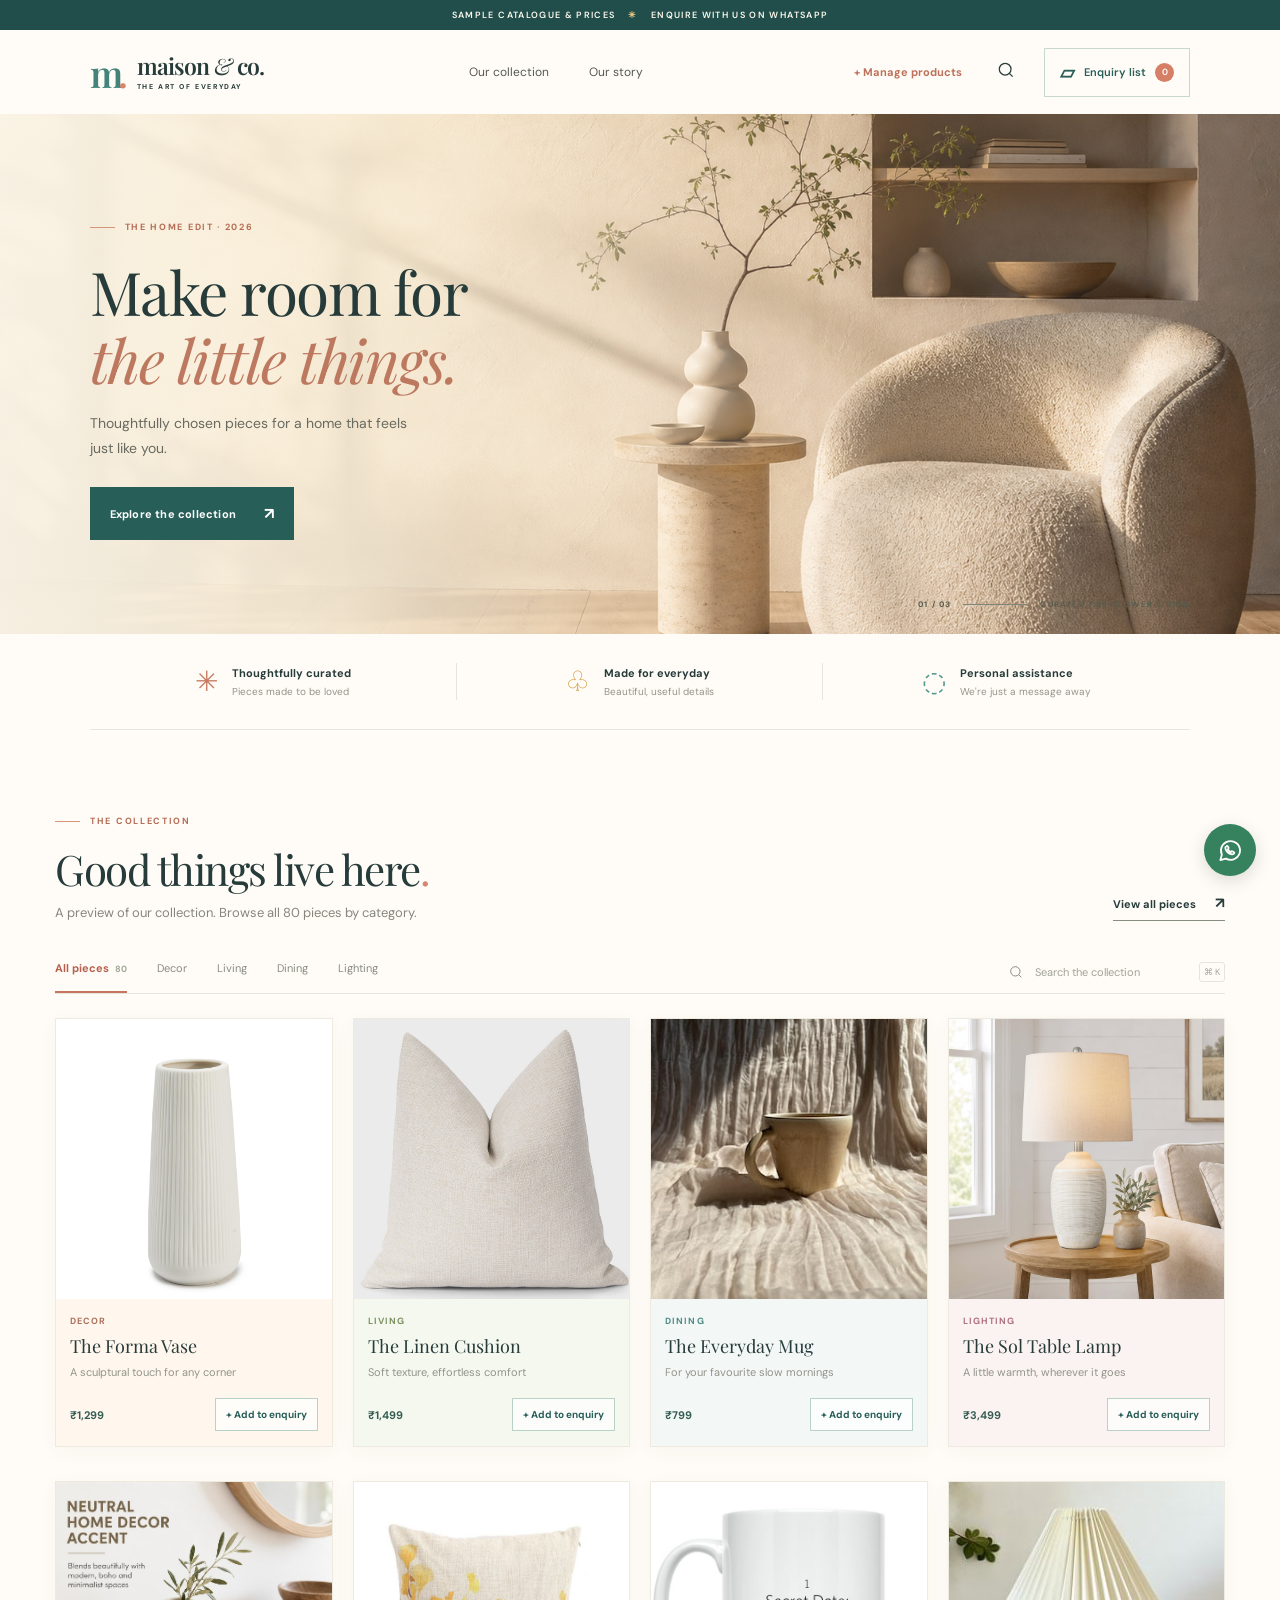
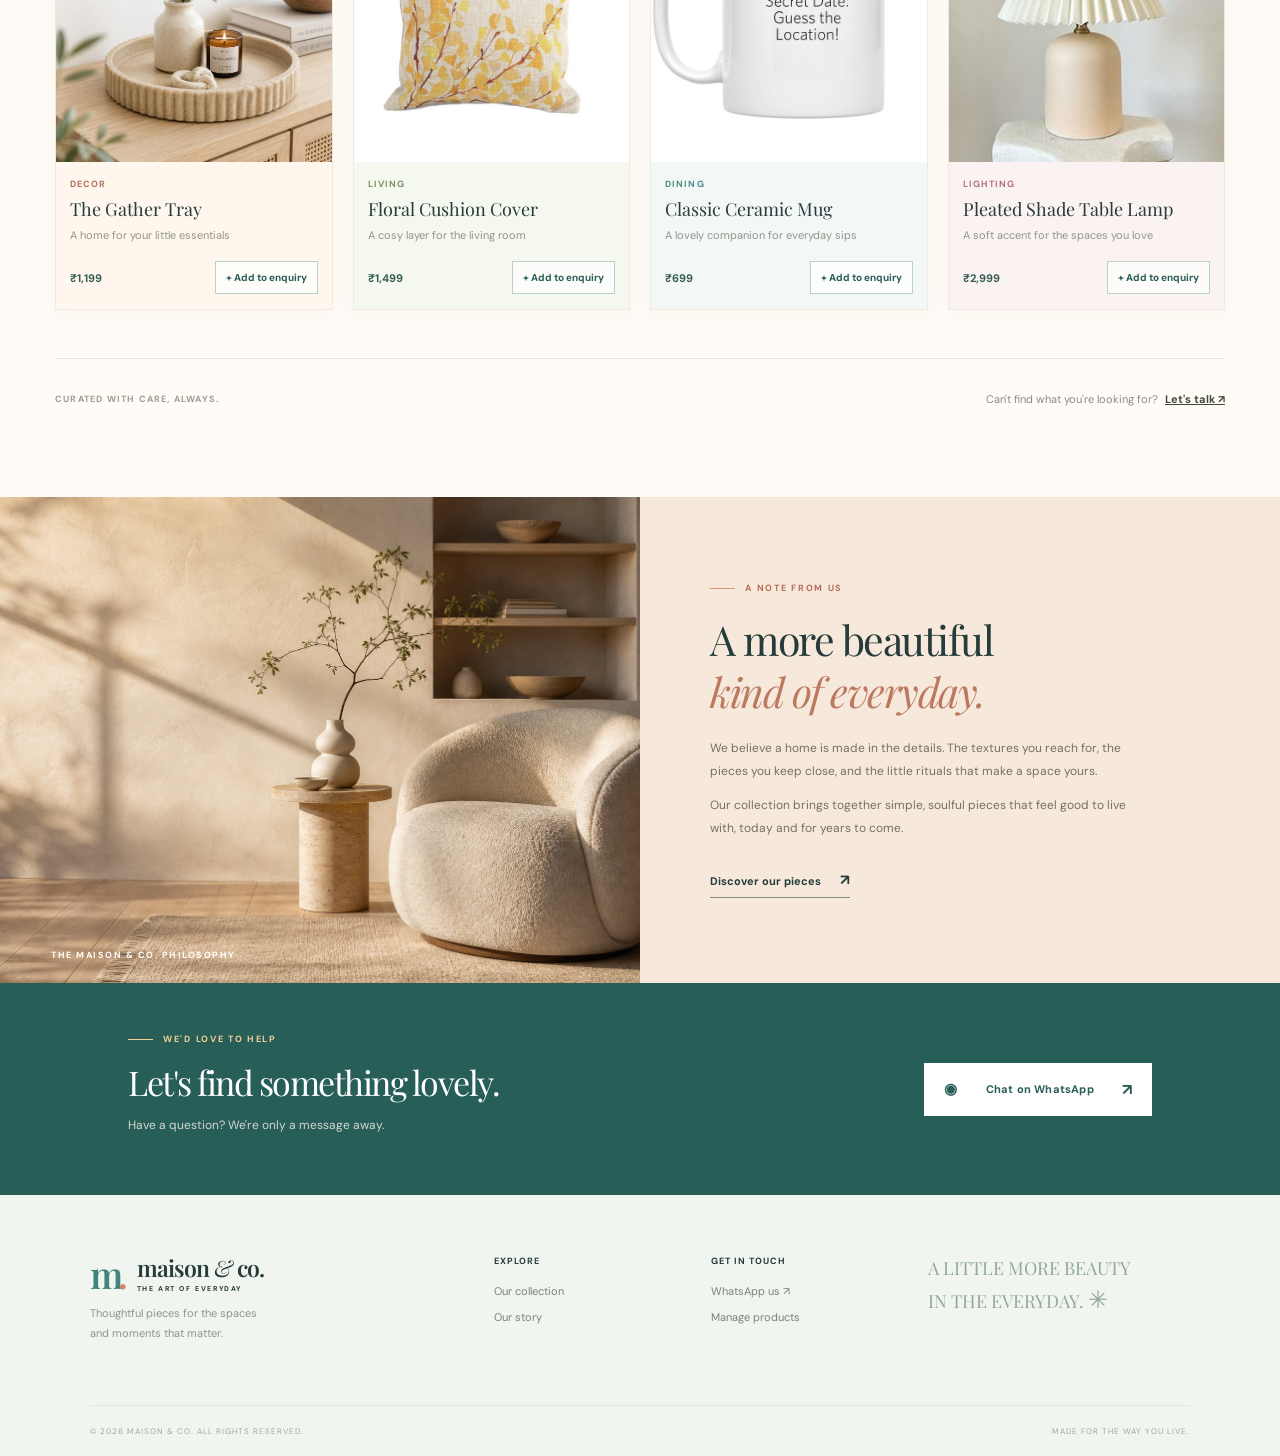
==== index.html @ fc37f3b0 "Add catalogue website" ====
<!DOCTYPE html>
<html lang="en">
<head>
  <meta charset="UTF-8"><meta name="viewport" content="width=device-width, initial-scale=1">
  <meta name="description" content="A thoughtfully curated home and lifestyle catalogue. Discover pieces and enquire directly on WhatsApp.">
  <title>Maison & Co. | Thoughtful pieces for everyday living</title>
  <link rel="stylesheet" href="style.css">
</head>
<body>
  <div class="announcement">SAMPLE CATALOGUE & PRICES <span>✳</span> ENQUIRE WITH US ON WHATSAPP</div>
  <header class="site-header">
    <a href="#top" class="brand" aria-label="Maison and Co home"><span class="brand-mark">m<span>.</span></span><span>maison <i>&</i> co.<small>THE ART OF EVERYDAY</small></span></a>
    <nav class="main-nav" aria-label="Main navigation"><a href="collection.html">Our collection</a><a href="#story">Our story</a></nav>
    <div class="header-actions"><button class="manage-trigger" data-manage-products>+ <span>Manage products</span></button><button class="icon-button search-trigger" aria-label="Search products" title="Search products"><svg viewBox="0 0 24 24"><circle cx="11" cy="11" r="7"></circle><path d="m16 16 4 4"></path></svg></button><button class="enquiry-top" data-open-drawer><span class="bag-icon">▱</span> Enquiry list <span class="count">0</span></button><button class="menu-toggle icon-button" aria-label="Open menu" aria-expanded="false">☰</button></div>
  </header>
  <main id="top">
    <section class="hero">
      <div class="hero-shade"></div><div class="hero-content"><div class="eyebrow"><span></span> THE HOME EDIT · 2026</div><h1>Make room for<br><em>the little things.</em></h1><p>Thoughtfully chosen pieces for a home that feels just like you.</p><a class="button button-dark" href="collection.html">Explore the collection <span>↗</span></a></div>
      <div class="hero-note"><span>01 / 03</span><span class="hero-line"></span><span>CURATED FOR SLOWER LIVING</span></div>
    </section>
    <div class="benefits"><div><span class="benefit-icon">✳</span><span><strong>Thoughtfully curated</strong><small>Pieces made to be loved</small></span></div><div><span class="benefit-icon">♧</span><span><strong>Made for everyday</strong><small>Beautiful, useful details</small></span></div><div><span class="benefit-icon">◌</span><span><strong>Personal assistance</strong><small>We're just a message away</small></span></div></div>
    <section class="collection section-wrap" id="collection">
      <div class="section-heading"><div><div class="eyebrow muted"><span></span> THE COLLECTION</div><h2>Good things live here<span>.</span></h2><p>A preview of our collection. Browse all 80 pieces by category.</p></div><a href="collection.html" class="text-link">View all pieces <span>↗</span></a></div>
      <div class="toolbar"><div class="filters" role="group" aria-label="Filter by category"><button class="filter active" data-category="All">All pieces <span id="all-count">06</span></button><button class="filter" data-category="Decor">Decor</button><button class="filter" data-category="Living">Living</button><button class="filter" data-category="Dining">Dining</button><button class="filter" data-category="Lighting">Lighting</button></div><label class="search-box"><svg viewBox="0 0 24 24"><circle cx="11" cy="11" r="7"></circle><path d="m16 16 4 4"></path></svg><input id="search" type="search" placeholder="Search the collection" aria-label="Search the collection"><span>⌘ K</span></label></div>
      <div class="product-grid" id="product-grid"></div><div id="empty" class="empty" hidden>No pieces found. Try another search or category. <button id="clear-filters">Clear filters</button></div>
      <div class="collection-bottom"><span>CURATED WITH CARE, ALWAYS.</span><p>Can't find what you're looking for? <button class="inline-link" data-general-enquiry>Let's talk ↗</button></p></div>
    </section>
    <section class="story" id="story"><div class="story-image"><img src="images/hero.png" alt="A calm, sunlit living space"><span>THE MAISON & CO. PHILOSOPHY</span></div><div class="story-copy"><div class="eyebrow muted"><span></span> A NOTE FROM US</div><h2>A more beautiful<br><em>kind of everyday.</em></h2><p>We believe a home is made in the details. The textures you reach for, the pieces you keep close, and the little rituals that make a space yours.</p><p>Our collection brings together simple, soulful pieces that feel good to live with, today and for years to come.</p><a href="collection.html" class="text-link">Discover our pieces <span>↗</span></a></div></section>
    <section class="contact-banner"><div><div class="eyebrow light"><span></span> WE'D LOVE TO HELP</div><h2>Let's find something lovely.</h2><p>Have a question? We're only a message away.</p></div><button class="button button-light" data-general-enquiry><span class="wa-icon">◉</span> Chat on WhatsApp <span>↗</span></button></section>
  </main>
  <footer><div class="footer-main"><div><a href="#top" class="brand footer-brand"><span class="brand-mark">m<span>.</span></span><span>maison <i>&</i> co.<small>THE ART OF EVERYDAY</small></span></a><p>Thoughtful pieces for the spaces<br>and moments that matter.</p></div><div><strong>EXPLORE</strong><a href="collection.html">Our collection</a><a href="#story">Our story</a></div><div><strong>GET IN TOUCH</strong><button data-general-enquiry>WhatsApp us ↗</button><button data-manage-products>Manage products</button></div><div class="footer-note">A LITTLE MORE BEAUTY<br>IN THE EVERYDAY. <span>✳</span></div></div><div class="footer-bottom"><span>© 2026 MAISON & CO. ALL RIGHTS RESERVED.</span><span>MADE FOR THE WAY YOU LIVE.</span></div></footer>
  <button class="floating-wa" data-general-enquiry aria-label="Chat on WhatsApp" title="Chat on WhatsApp"><svg viewBox="0 0 24 24"><path d="M20.5 11.8a8.5 8.5 0 0 1-12.6 7.4L3 20.5l1.3-4.8a8.5 8.5 0 1 1 16.2-3.9Z"></path><path d="M8.5 8.2c.3-.4.6-.4.8-.1l1 1.5c.2.3 0 .6-.3.9l-.4.4c.6 1.2 1.4 2 2.7 2.6l.5-.6c.2-.3.5-.4.8-.2l1.5.8c.3.2.4.5.2.8-.4.8-1.1 1.2-2 1.1-2.9-.5-5.2-2.6-5.9-5.4-.2-.7.2-1.4 1.1-1.8Z"></path></svg></button>
  <div class="overlay" id="overlay" hidden></div>
  <aside class="drawer" id="drawer" role="dialog" aria-modal="true" aria-labelledby="drawer-title" aria-hidden="true"><div class="drawer-head"><div><div class="eyebrow muted"><span></span> YOUR FAVOURITES</div><h2 id="drawer-title">Your enquiry list<span>.</span></h2></div><button class="close" data-close aria-label="Close enquiry list">×</button></div><p class="drawer-intro">A little list of things you love. Send it our way and we'll take it from there.</p><div id="drawer-items" class="drawer-items"></div><div class="drawer-footer"><label for="note">Anything else? <span>OPTIONAL</span></label><textarea id="note" placeholder="Ask us about availability, details, or anything else..."></textarea><button id="send-list" class="button button-dark full">Send enquiry on WhatsApp <span>↗</span></button><p>Opens WhatsApp with your message ready to send.</p></div></aside>
  <div class="modal manager-modal" id="manager-modal" role="dialog" aria-modal="true" aria-labelledby="manager-title" aria-hidden="true">
    <button class="close modal-close" data-close aria-label="Close product manager">×</button>
    <div class="eyebrow muted"><span></span> YOUR CATALOGUE</div><h2 id="manager-title">Manage products<span>.</span></h2>
    <p>Add your own products below. Products are saved in this browser on this device only.</p>
    <form id="product-form">
      <input type="hidden" id="edit-id">
      <div class="form-grid"><div><label for="product-name">Product name *</label><input id="product-name" maxlength="80" placeholder="e.g. Handmade vase" required></div><div><label for="product-category">Category *</label><select id="product-category" required><option>Decor</option><option>Living</option><option>Dining</option><option>Lighting</option></select></div>
      <div><label for="product-price">Price (₹) *</label><input id="product-price" type="number" min="0" step="0.01" placeholder="e.g. 1299" required></div><div><label for="product-image">Product photo</label><input id="product-image" type="file" accept="image/jpeg,image/png,image/webp"></div></div>
      <label for="product-description">Short description</label><input id="product-description" maxlength="120" placeholder="Tell customers a little about it">
      <small>JPG, PNG or WebP. Images are resized to save browser storage. Leave the photo blank when editing to keep the current one.</small>
      <div class="error" id="product-error" role="alert"></div><div class="manager-actions"><button class="button button-dark" type="submit" id="save-product">Add product <span>↗</span></button><button type="button" id="cancel-edit" class="cancel-edit" hidden>Cancel edit</button></div>
    </form>
    <div class="manage-list-head"><strong>YOUR PRODUCTS</strong><span id="manager-count"></span></div><div id="manage-list" class="manage-list"></div>
  </div>
  <div class="toast" role="status" aria-live="polite"></div>
  <script src="script.js"></script>
</body></html>
---- style.css ----
@import url('https://fonts.googleapis.com/css2?family=DM+Sans:wght@400;500;600;700&family=Playfair+Display:ital,wght@0,400;0,500;0,600;1,400&display=swap');
:root{--ink:#292d24;--olive:#404936;--muted:#77786d;--cream:#f7f6f1;--line:#e5e5dd;--serif:'Playfair Display',Georgia,serif;--sans:'DM Sans',Arial,sans-serif}*{box-sizing:border-box}html{scroll-behavior:smooth}body{margin:0;background:#fff;color:var(--ink);font-family:var(--sans);font-size:14px}button,input,textarea{font:inherit}button{cursor:pointer}a{color:inherit;text-decoration:none}button:focus-visible,a:focus-visible,input:focus-visible,textarea:focus-visible{outline:3px solid #b2945c;outline-offset:3px}.announcement{height:30px;display:flex;justify-content:center;align-items:center;gap:13px;background:#414a39;color:#fff;font-size:9px;letter-spacing:1.35px;font-weight:600}.announcement span{color:#c5caad}.site-header{height:84px;display:flex;align-items:center;justify-content:space-between;padding:0 7%;background:#fff;position:relative;z-index:3}.brand{display:inline-flex;align-items:center;gap:9px;font-family:var(--serif);font-size:23px;line-height:1;font-weight:600;letter-spacing:-1px;white-space:nowrap}.brand i{font-weight:400}.brand small{display:block;font-family:var(--sans);font-size:7px;letter-spacing:1.6px;margin-top:6px;font-weight:700}.brand-mark{font-family:var(--serif);font-size:37px;line-height:1;color:#697356;letter-spacing:-5px;margin-right:5px}.brand-mark span{color:#b99865}.main-nav{display:flex;gap:40px;color:#55594f;font-size:12px}.main-nav a:hover,.text-link:hover{color:#8b7650}.header-actions{display:flex;align-items:center;gap:24px}.icon-button{border:0;background:transparent;padding:4px;color:var(--ink)}.icon-button svg,.search-box svg{width:20px;fill:none;stroke:currentColor;stroke-width:1.5}.enquiry-top{background:none;border:1px solid #d8dbd1;padding:11px 15px;font-size:11px;font-weight:600;display:flex;align-items:center;gap:9px}.bag-icon{font-size:19px}.count{background:#454f3a;color:#fff;border-radius:50%;width:19px;height:19px;display:grid;place-items:center;font-size:9px}.menu-toggle{display:none}.hero{height:520px;position:relative;background:#e8e2d5 url('images/hero.png') center 54%/cover}.hero-shade{position:absolute;inset:0;background:linear-gradient(90deg,rgba(244,240,229,.94) 0%,rgba(244,240,229,.83) 27%,rgba(244,240,229,.19) 58%,transparent 100%)}.hero-content{position:relative;padding:107px 7% 0;max-width:710px}.eyebrow{display:flex;align-items:center;gap:10px;font-size:9px;letter-spacing:1.7px;font-weight:700;color:#66705c}.eyebrow span{width:25px;height:1px;background:#7c856f}.hero h1,.section-heading h2,.story h2,.how h2,.contact-banner h2,.drawer h2,.modal h2{font-family:var(--serif);font-weight:400;letter-spacing:-1.5px}.hero h1{font-size:clamp(45px,4.7vw,67px);line-height:1.13;margin:25px 0 17px}.hero h1 em,.story h2 em{font-weight:400;color:#7d866c}.hero p{font-size:14px;line-height:1.8;color:#686a60;max-width:330px;margin:0 0 26px}.button{display:inline-flex;align-items:center;justify-content:center;gap:28px;border:0;padding:16px 20px;font-size:11px;font-weight:700;letter-spacing:.2px;transition:background .2s,transform .2s}.button:hover{transform:translateY(-2px)}.button-dark{background:#414a39;color:#fff}.button-dark:hover{background:#59644c}.button span:last-child{font-size:16px}.hero-note{position:absolute;bottom:25px;right:7%;display:flex;align-items:center;gap:12px;font-size:8px;letter-spacing:1.2px;color:#575d4e;font-weight:700}.hero-line{width:65px;height:1px;background:#7f8578}.benefits{display:grid;grid-template-columns:repeat(3,1fr);max-width:1100px;margin:auto;padding:29px 0;border-bottom:1px solid var(--line)}.benefits>div{display:flex;justify-content:center;align-items:center;gap:14px;border-right:1px solid var(--line)}.benefits>div:last-child{border:0}.benefit-icon{font-size:28px;color:#7c886d}.benefits strong,.benefits small{display:block}.benefits strong{font-size:11px;font-weight:700}.benefits small{color:#92948a;font-size:10px;margin-top:5px}.section-wrap{max-width:1240px;margin:auto;padding-left:35px;padding-right:35px}.collection{padding-top:85px;padding-bottom:80px}.section-heading{display:flex;align-items:end;justify-content:space-between}.section-heading h2,.how h2{font-size:42px;line-height:1.2;margin:17px 0 10px}.section-heading h2 span,.drawer h2 span,.modal h2 span{color:#929c81}.section-heading p,.how-title p{color:#85877e;font-size:13px;margin:0}.text-link{font-size:11px;font-weight:700;border-bottom:1px solid #878d7f;padding-bottom:7px}.text-link span{margin-left:16px;font-size:15px}.toolbar{display:flex;align-items:center;justify-content:space-between;gap:20px;margin:40px 0 24px;border-bottom:1px solid var(--line)}.filters{display:flex;gap:30px}.filter{background:transparent;border:0;border-bottom:2px solid transparent;padding:0 0 16px;color:#888b80;font-size:11px;white-space:nowrap}.filter.active{border-bottom-color:#414a39;color:#30372c;font-weight:700}.filter span{font-size:9px;color:#a1a699;margin-left:3px}.search-box{display:flex;align-items:center;gap:9px;margin-bottom:10px;color:#888d81}.search-box svg{width:16px}.search-box input{border:0;outline:0;width:157px;font-size:11px;background:transparent}.search-box input::placeholder{color:#a0a298}.search-box span{font-size:9px;color:#a3a69c;border:1px solid #e3e5df;border-radius:3px;padding:3px 4px}.product-grid{display:grid;grid-template-columns:repeat(4,1fr);gap:34px 20px}.product-image{height:280px;background:#f2f1eb;position:relative;overflow:hidden}.product-image img{width:100%;height:100%;object-fit:cover;transition:transform .45s}.product-card:hover img{transform:scale(1.04)}.badge{position:absolute;top:13px;left:13px;padding:7px 9px;background:#fff;color:#68715e;font-size:8px;font-weight:700;letter-spacing:1px}.product-info{padding:16px 0 0}.product-category{font-size:9px;color:#999c90;letter-spacing:1.1px;font-weight:700;text-transform:uppercase}.product-info h3{font-family:var(--serif);font-size:18px;font-weight:400;margin:7px 0}.product-description{color:#92948a;font-size:11px;min-height:16px;margin:0}.product-bottom{display:flex;align-items:center;justify-content:space-between;margin-top:17px}.price{font-size:11px;font-weight:700;color:#656b5c}.add-btn{border:1px solid #daddd2;color:#414a39;background:#fff;padding:9px 10px;font-size:10px;font-weight:700}.add-btn:hover,.add-btn.added{background:#414a39;color:#fff;border-color:#414a39}.collection-bottom{margin-top:48px;padding-top:22px;border-top:1px solid var(--line);display:flex;justify-content:space-between;align-items:center}.collection-bottom>span{font-size:9px;letter-spacing:1.2px;color:#9a9d92;font-weight:700}.collection-bottom p{font-size:11px;color:#888b80}.inline-link{border:0;background:transparent;color:#414a39;text-decoration:underline;font-weight:700;padding:0 0 0 4px}.empty{padding:50px;text-align:center;color:#777}.empty button{border:0;background:none;text-decoration:underline;color:#414a39}.story{background:#f2f2eb;display:grid;grid-template-columns:1fr 1fr;min-height:450px}.story-image{position:relative;overflow:hidden}.story-image img{height:100%;width:100%;object-fit:cover;object-position:70% center;position:absolute}.story-image span{position:absolute;bottom:22px;left:8%;color:white;font-size:9px;letter-spacing:1.5px;font-weight:700}.story-copy{max-width:580px;padding:85px 11%}.story h2{font-size:41px;line-height:1.25;margin:20px 0}.story-copy p{font-size:12px;line-height:1.9;color:#777b70}.story-copy .text-link{display:inline-block;margin-top:18px}.how{padding-top:90px;padding-bottom:90px}.how-title{text-align:center}.how-title .eyebrow{justify-content:center}.steps{display:grid;grid-template-columns:repeat(3,1fr);gap:60px;margin-top:50px}.steps>div{border-top:1px solid #dedfd7;padding-top:22px}.steps b{font-family:var(--serif);font-weight:400;color:#a9b19e;font-size:26px}.steps h3{font-family:var(--serif);font-size:20px;font-weight:400;margin:15px 0 8px}.steps p{color:#8a8e82;line-height:1.8;font-size:12px}.contact-banner{background:#4a5442;color:#fff;padding:50px 10%;display:flex;justify-content:space-between;align-items:center}.light{color:#cbd2c2}.light span{background:#cbd2c2}.contact-banner h2{font-size:34px;margin:14px 0 8px}.contact-banner p{font-size:12px;color:#d3d8ce}.button-light{background:#fff;color:#414a39}.wa-icon{font-size:15px}footer{background:#f7f7f2;padding:60px 7% 20px}.footer-main{display:grid;grid-template-columns:2fr 1fr 1fr 1.4fr;gap:30px}.footer-main p{color:#909388;line-height:1.8;font-size:11px}.footer-main>div>strong{font-size:9px;letter-spacing:1px;display:block;margin:0 0 17px}.footer-main>div>a:not(.brand),.footer-main>div>button{display:block;border:0;background:none;padding:0;margin:0 0 12px;color:#7d8176;font-size:11px}.footer-note{font-family:var(--serif);font-size:18px;line-height:1.5;color:#9ba594}.footer-note span{font-family:var(--sans);font-size:24px}.footer-bottom{margin-top:50px;padding-top:20px;border-top:1px solid #e5e7df;display:flex;justify-content:space-between;color:#a3a69a;font-size:8px;letter-spacing:1px}.floating-wa{position:fixed;bottom:24px;right:24px;border:0;background:#4d7052;color:white;width:52px;height:52px;border-radius:50%;display:grid;place-items:center;box-shadow:0 5px 18px #0002;z-index:4}.floating-wa svg{width:27px;fill:none;stroke:currentColor;stroke-width:1.6;stroke-linecap:round;stroke-linejoin:round}.overlay{position:fixed;inset:0;background:#1d241bb0;z-index:9}.drawer{position:fixed;z-index:10;right:0;top:0;height:100dvh;width:min(480px,100%);background:white;transform:translateX(105%);transition:transform .25s;display:flex;flex-direction:column;padding:30px}.drawer.open{transform:translateX(0)}.drawer-head{display:flex;justify-content:space-between}.drawer h2,.modal h2{font-size:30px;margin:14px 0}.close{background:none;border:0;font-size:30px;font-weight:300;align-self:flex-start;color:#6c7166}.drawer-intro,.modal>p{color:#85897e;font-size:12px;line-height:1.7}.drawer-items{overflow:auto;flex:1;margin:15px 0}.drawer-empty{text-align:center;color:#92978b;padding:55px 10px;font-size:12px;line-height:1.8}.drawer-item{display:flex;gap:15px;border-bottom:1px solid var(--line);padding:14px 0}.drawer-item img{width:75px;height:75px;object-fit:cover}.drawer-item div{flex:1}.drawer-item h3{font:17px var(--serif);margin:5px 0}.drawer-item p{font-size:10px;color:#95998d}.remove{border:0;background:none;color:#888;font-size:11px;text-decoration:underline}.drawer-footer{border-top:1px solid var(--line);padding-top:20px}.drawer-footer label,.modal label{font-size:11px;font-weight:700;display:block;margin-bottom:8px}.drawer-footer label span{float:right;color:#aaa;font-size:8px;letter-spacing:1px}.drawer-footer textarea{resize:vertical;width:100%;min-height:70px;padding:12px;border:1px solid #dfe1d9;font-size:11px;margin-bottom:15px}.full{width:100%;justify-content:space-between}.drawer-footer>p{text-align:center;color:#a0a49a;font-size:10px}.modal{display:none;position:fixed;top:50%;left:50%;transform:translate(-50%,-50%);width:min(440px,calc(100% - 32px));background:#fff;z-index:11;padding:34px}.modal.open{display:block}.modal-close{float:right}.modal input{width:100%;border:1px solid #dfe1d9;padding:13px}.modal small{display:block;color:#92978b;font-size:10px;margin:8px 0 16px}.modal .setup-note{background:#f4f5f0;padding:12px;margin:16px 0 0;font-size:10px}.error{color:#ae4238;font-size:11px;margin-bottom:10px}.toast{position:fixed;bottom:25px;left:50%;transform:translate(-50%,20px);background:#303a2e;color:#fff;padding:12px 18px;font-size:12px;opacity:0;pointer-events:none;transition:.2s;z-index:20}.toast.show{opacity:1;transform:translate(-50%,0)}
@media(max-width:900px){.site-header{padding:0 5%}.main-nav{gap:18px}.product-grid{grid-template-columns:repeat(3,1fr)}.product-image{height:260px}.story-copy{padding:65px 9%}.footer-main{grid-template-columns:2fr 1fr 1fr}.footer-note{display:none}}
@media(max-width:640px){.announcement{font-size:7px;letter-spacing:.7px;height:27px}.site-header{height:68px}.brand{font-size:19px}.brand-mark{font-size:31px}.brand small{font-size:6px}.main-nav{display:none;position:absolute;top:68px;left:0;right:0;background:white;padding:20px 5%;box-shadow:0 10px 15px #0001;flex-direction:column}.main-nav.open{display:flex}.header-actions{gap:12px}.enquiry-top{font-size:0;padding:8px;gap:6px}.bag-icon{font-size:20px}.count{font-size:9px}.menu-toggle{display:block;font-size:21px}.hero{height:500px;background-position:61% center}.hero-shade{background:linear-gradient(90deg,rgba(244,240,229,.95),rgba(244,240,229,.7) 60%,rgba(244,240,229,.12))}.hero-content{padding:100px 7% 0}.hero h1{font-size:43px}.hero-note{font-size:7px}.benefits{padding:20px 10px}.benefits>div{gap:7px}.benefit-icon{font-size:21px}.benefits strong{font-size:9px}.benefits small{font-size:8px}.section-wrap{padding-left:20px;padding-right:20px}.collection{padding-top:60px;padding-bottom:55px}.section-heading h2,.how h2{font-size:32px}.section-heading .text-link{display:none}.toolbar{display:block;margin-top:30px}.filters{gap:23px;overflow:auto}.filter{padding-bottom:12px}.search-box{border-top:1px solid var(--line);margin:0;padding:12px 0}.search-box input{width:100%}.search-box span{display:none}.product-grid{grid-template-columns:repeat(2,1fr);gap:28px 12px}.product-image{height:auto;aspect-ratio:1/1.12}.product-info h3{font-size:16px}.product-description{font-size:10px}.product-bottom{align-items:flex-start;gap:8px;flex-direction:column}.add-btn{width:100%;text-align:center}.collection-bottom{display:block}.collection-bottom p{margin-top:15px}.story{grid-template-columns:1fr}.story-image{height:280px}.story-copy{padding:50px 25px}.story h2{font-size:34px}.how{padding-top:60px;padding-bottom:60px}.steps{grid-template-columns:1fr;gap:10px;margin-top:35px}.steps>div{padding:16px 0}.steps h3{margin:8px 0}.steps p{margin-bottom:0}.contact-banner{padding:40px 25px;display:block}.contact-banner h2{font-size:29px}.contact-banner .button{margin-top:15px}.footer-main{grid-template-columns:1fr 1fr}.footer-main>div:first-child{grid-column:1/-1}.footer-bottom{gap:20px;line-height:1.6}.floating-wa{width:48px;height:48px;right:15px;bottom:15px}}
.manage-trigger{border:0;background:transparent;font-size:11px;font-weight:700;color:#46513e;white-space:nowrap}.manager-modal{width:min(650px,calc(100% - 32px));max-height:90dvh;overflow:auto}.manager-modal h2{margin-bottom:8px}.manager-modal>p{margin-top:0}.form-grid{display:grid;grid-template-columns:1fr 1fr;gap:13px;margin-bottom:13px}.manager-modal select{width:100%;border:1px solid #dfe1d9;padding:12px;background:white;font:inherit;color:var(--ink);height:43px}.manager-modal input[type=file]{font-size:10px;padding:10px 5px;height:43px}.manager-actions{display:flex;align-items:center;gap:15px}.cancel-edit{border:0;background:none;text-decoration:underline;font-size:11px;color:#666}.manage-list-head{border-top:1px solid var(--line);padding-top:20px;margin-top:22px;display:flex;justify-content:space-between;font-size:9px;letter-spacing:1px;color:#777}.manage-list{margin-top:8px}.manage-row{display:flex;align-items:center;gap:12px;padding:10px 0;border-bottom:1px solid var(--line)}.manage-row img{width:48px;height:48px;object-fit:cover}.manage-row .manage-info{flex:1;min-width:0}.manage-row strong{font-size:12px;display:block;overflow:hidden;text-overflow:ellipsis}.manage-row small{margin:5px 0 0}.manage-row button{border:0;background:none;font-size:11px;color:#59634f;text-decoration:underline}.manage-row button.delete{color:#a15b51}@media(max-width:640px){.manage-trigger{font-size:19px}.manage-trigger span{display:none}.manager-modal{padding:24px}.form-grid{gap:10px}.manage-row{gap:6px}.manage-row button{padding:4px}}
.collection-intro{padding:80px max(7%,calc((100% - 1170px)/2));background:#f2f2eb}.collection-intro h1{font:400 55px/1.15 var(--serif);letter-spacing:-1.5px;margin:18px 0 12px}.collection-intro h1 span{color:#8c997f}.collection-intro p{max-width:510px;color:#7d8175;line-height:1.8;font-size:13px;margin:0}.collection-page .collection{padding-top:65px}.category-group{margin-bottom:52px}.category-group:last-child{margin-bottom:0}.category-heading{display:flex;align-items:end;justify-content:space-between;border-bottom:1px solid var(--line);padding-bottom:14px;margin:5px 0 22px}.category-heading span{font-size:9px;letter-spacing:1.2px;font-weight:700;color:#9b9f93}.category-heading h3{font:400 30px var(--serif);letter-spacing:-.5px;margin:7px 0 0}.category-heading em{color:#97a38d;font-style:normal}@media(max-width:640px){.collection-intro{padding:52px 20px}.collection-intro h1{font-size:42px}.collection-page .collection{padding-top:48px}.category-group{margin-bottom:38px}.category-heading h3{font-size:26px}}

/* A warmer, more expressive colour palette */
:root{--ink:#263b3a;--olive:#285e58;--muted:#788783;--cream:#fbf7f0;--line:#e7e5dc}
body{background:#fffcf7}
.announcement{background:#214e4b;color:#fef9ed}.announcement span{color:#f2c984}
.site-header{background:#fffcf7}.brand-mark{color:#43837a}.brand-mark span{color:#d9856b}.main-nav a:hover,.text-link:hover{color:#bd715a}
.manage-trigger{color:#bd715a}.enquiry-top{border-color:#c8d8ce;color:#285e58}.count{background:#d67f67}
.hero-shade{background:linear-gradient(90deg,rgba(250,244,230,.97) 0%,rgba(250,239,217,.87) 27%,rgba(248,231,208,.23) 60%,transparent 100%)}
.hero h1 em,.story h2 em{color:#bd7960}.eyebrow{color:#b56c55}.eyebrow span{background:#d89479}
.button-dark{background:#285e58}.button-dark:hover{background:#34786f}.button-light{color:#285e58}
.benefits{background:#fffcf7}.benefit-icon{color:#c77b61}.benefits>div:nth-child(2) .benefit-icon{color:#d4a34e}.benefits>div:nth-child(3) .benefit-icon{color:#55988e}
.section-heading h2 span,.drawer h2 span,.modal h2 span,.collection-intro h1 span{color:#d48870}
.filter.active{border-bottom-color:#c67660;color:#b6604c}.filter:hover{color:#b6604c}
.product-card{background:#fff;border:1px solid #eeeae0;box-shadow:0 4px 20px rgba(75,77,57,.04);transition:box-shadow .2s,transform .2s}.product-card:hover{box-shadow:0 10px 25px rgba(75,77,57,.12);transform:translateY(-3px)}
.product-card:nth-child(4n+1){background:#fff7ed}.product-card:nth-child(4n+2){background:#f4f8ef}.product-card:nth-child(4n+3){background:#f3f8f7}.product-card:nth-child(4n+4){background:#fbf3f1}
.product-image{background:#f0eee7}.product-info{padding:16px 14px 15px}.product-category{color:#ad705d}.product-card:nth-child(4n+2) .product-category{color:#7c9161}.product-card:nth-child(4n+3) .product-category{color:#4d8b85}.product-card:nth-child(4n+4) .product-category{color:#af7080}
.badge{background:#fff5d8;color:#a66b38}.price{color:#345c53}.add-btn{background:rgba(255,255,255,.75);border-color:#b9d2c6;color:#285e58}.add-btn:hover,.add-btn.added{background:#285e58;border-color:#285e58;color:#fff}
.story{background:#f6e9dc}.story-copy p{color:#786e64}.how{background:#fffcf7}
.contact-banner{background:#285e58}.contact-banner .eyebrow{color:#f3cf99}.contact-banner .eyebrow span{background:#f3cf99}
footer{background:#f0f5ef}.footer-note{color:#91a99b}.floating-wa{background:#36815e}
.collection-intro{background:linear-gradient(110deg,#f9e8da 0%,#fbf3e7 50%,#e8f3eb 100%)}
.category-group{padding:25px;background:#fbf4e9;border:1px solid #efe6d9}.category-group:nth-child(4n+2){background:#f1f6ee;border-color:#e0ebdb}.category-group:nth-child(4n+3){background:#edf6f4;border-color:#dcece7}.category-group:nth-child(4n+4){background:#faf0ef;border-color:#f0e0df}
.category-heading{border-bottom-color:#e1d8c9}.category-heading span{color:#aa8270}.category-heading em{color:#d17d68}
.manager-modal,.drawer{background:#fffcf7}.manager-modal .button-dark,.drawer-footer .button-dark{background:#285e58}
@media(max-width:640px){.hero-shade{background:linear-gradient(90deg,rgba(250,244,230,.96),rgba(250,239,217,.76) 60%,rgba(250,239,217,.16))}.category-group{padding:15px}.product-info{padding:12px 10px}.product-grid{gap:20px 10px}}
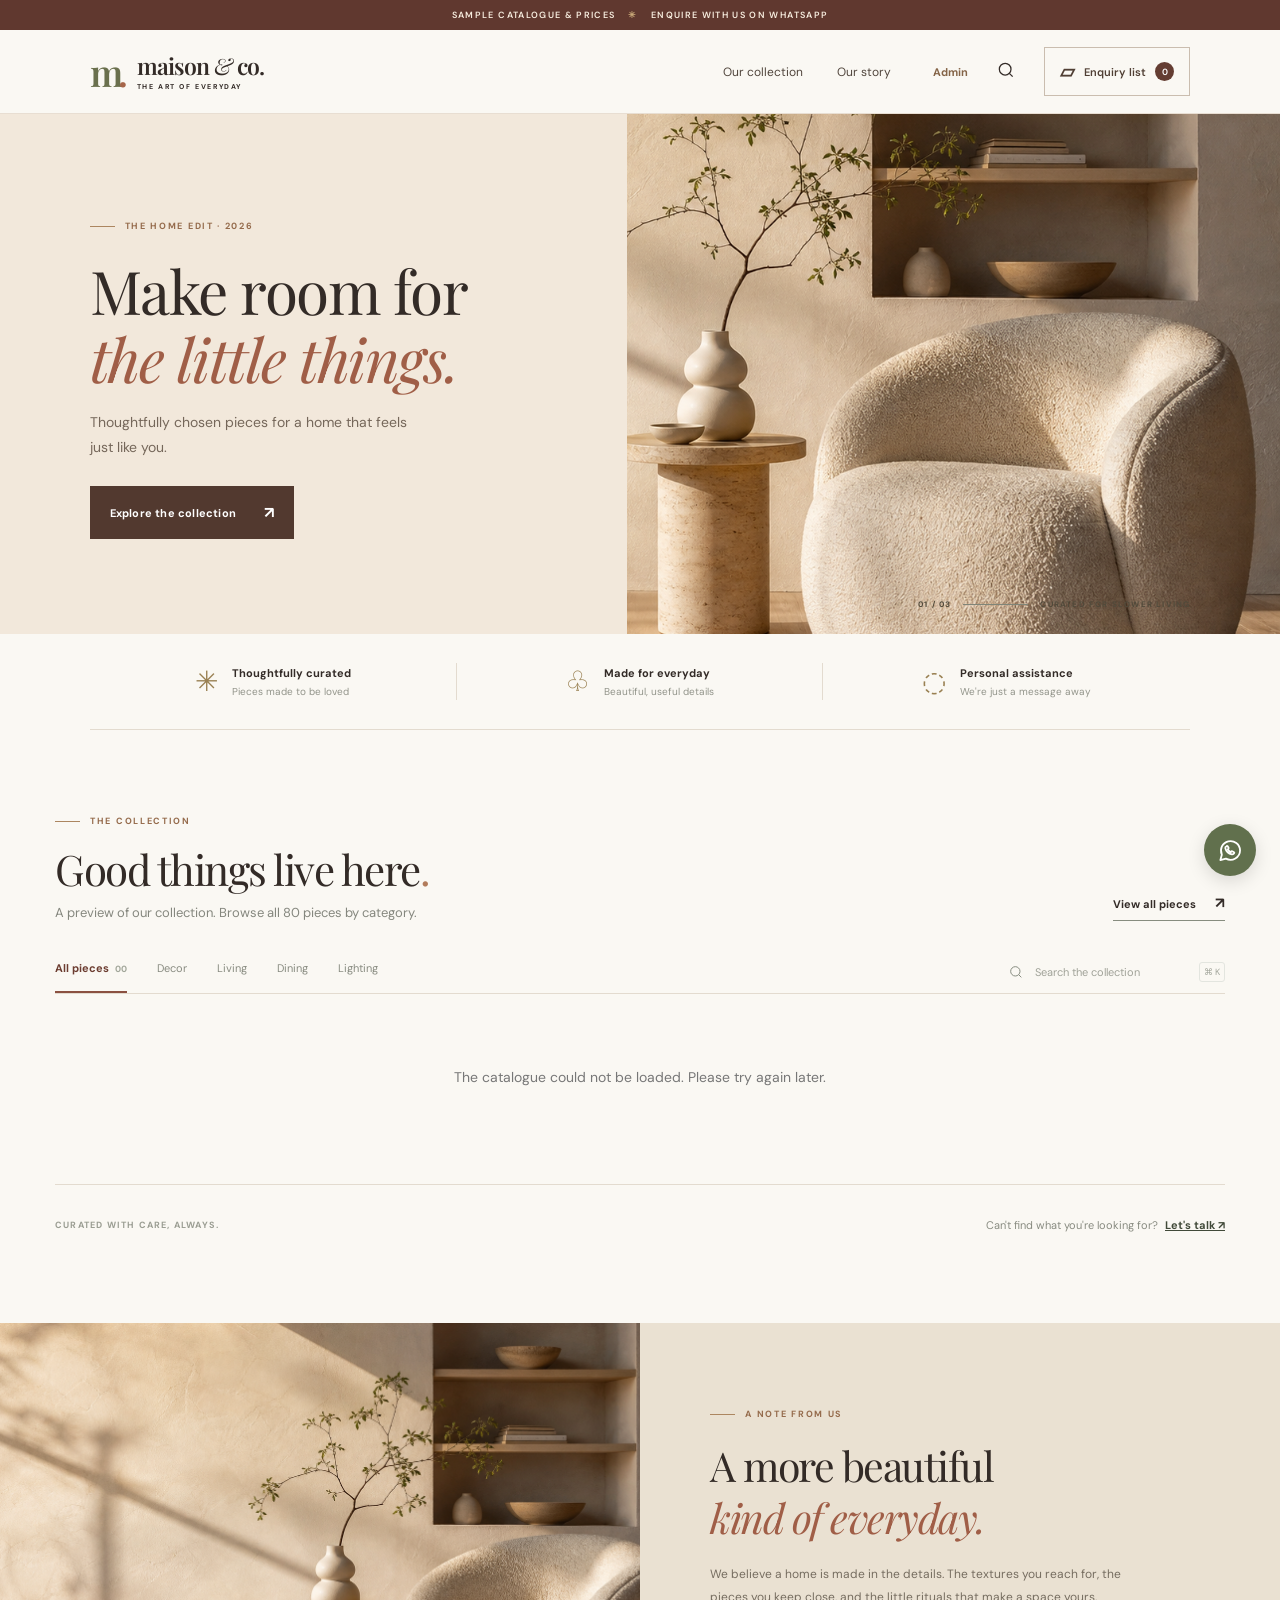
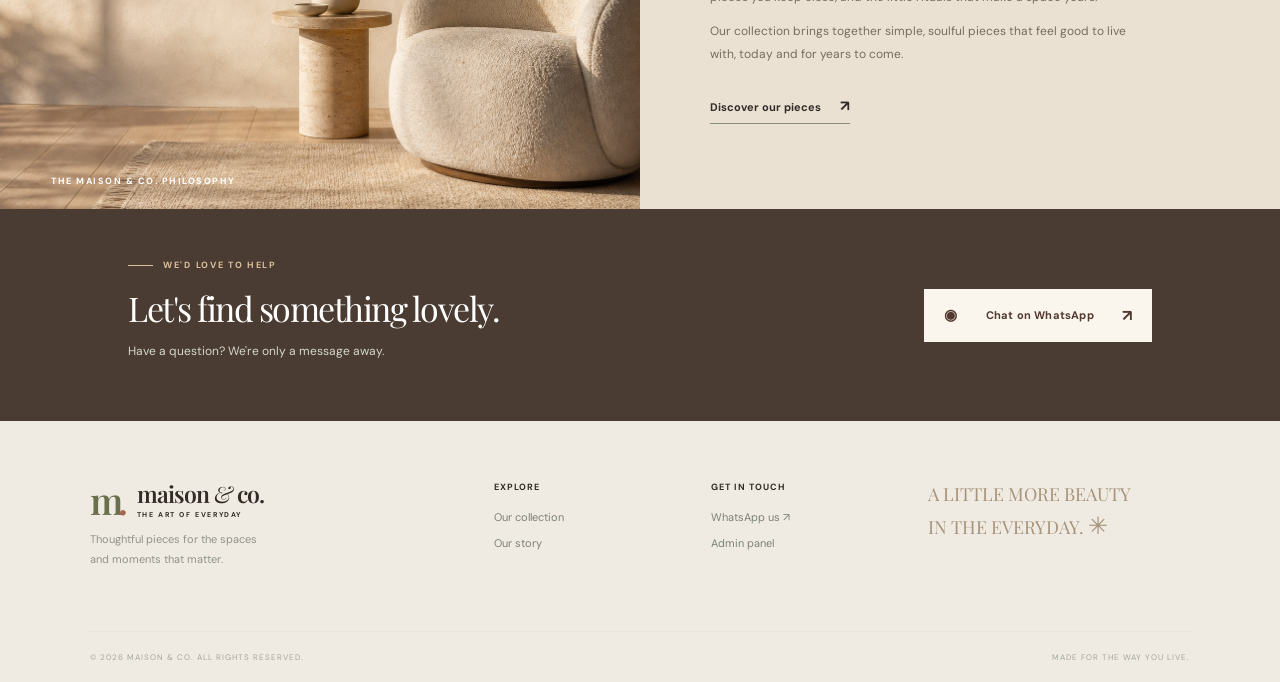
==== commit 99c945ab: "Add secured product dashboard and improve catalogue layout" ====
--- a/index.html
+++ b/index.html
@@ -10,8 +10,9 @@
   <div class="announcement">SAMPLE CATALOGUE & PRICES <span>✳</span> ENQUIRE WITH US ON WHATSAPP</div>
   <header class="site-header">
     <a href="#top" class="brand" aria-label="Maison and Co home"><span class="brand-mark">m<span>.</span></span><span>maison <i>&</i> co.<small>THE ART OF EVERYDAY</small></span></a>
-    <nav class="main-nav" aria-label="Main navigation"><a href="collection.html">Our collection</a><a href="#story">Our story</a></nav>
-    <div class="header-actions"><button class="manage-trigger" data-manage-products>+ <span>Manage products</span></button><button class="icon-button search-trigger" aria-label="Search products" title="Search products"><svg viewBox="0 0 24 24"><circle cx="11" cy="11" r="7"></circle><path d="m16 16 4 4"></path></svg></button><button class="enquiry-top" data-open-drawer><span class="bag-icon">▱</span> Enquiry list <span class="count">0</span></button><button class="menu-toggle icon-button" aria-label="Open menu" aria-expanded="false">☰</button></div>
+    <nav class="main-nav" id="mobile-navigation" aria-label="Main navigation"><div class="mobile-nav-head"><span>Explore <em>.</em></span><button type="button" class="mobile-nav-close" aria-label="Close menu">×</button></div><a href="collection.html">Our collection</a><a href="#story">Our story</a></nav>
+    <div class="header-actions"><a class="manage-trigger" href="admin.html">Admin</a><button class="icon-button search-trigger" aria-label="Search products" title="Search products"><svg viewBox="0 0 24 24"><circle cx="11" cy="11" r="7"></circle><path d="m16 16 4 4"></path></svg></button><button class="enquiry-top" data-open-drawer><span class="bag-icon">▱</span> Enquiry list <span class="count">0</span></button><button class="menu-toggle icon-button" aria-label="Open menu" aria-expanded="false" aria-controls="mobile-navigation">☰</button></div>
+    <div class="nav-backdrop" hidden></div>
   </header>
   <main id="top">
     <section class="hero">
@@ -28,24 +29,10 @@
     <section class="story" id="story"><div class="story-image"><img src="images/hero.png" alt="A calm, sunlit living space"><span>THE MAISON & CO. PHILOSOPHY</span></div><div class="story-copy"><div class="eyebrow muted"><span></span> A NOTE FROM US</div><h2>A more beautiful<br><em>kind of everyday.</em></h2><p>We believe a home is made in the details. The textures you reach for, the pieces you keep close, and the little rituals that make a space yours.</p><p>Our collection brings together simple, soulful pieces that feel good to live with, today and for years to come.</p><a href="collection.html" class="text-link">Discover our pieces <span>↗</span></a></div></section>
     <section class="contact-banner"><div><div class="eyebrow light"><span></span> WE'D LOVE TO HELP</div><h2>Let's find something lovely.</h2><p>Have a question? We're only a message away.</p></div><button class="button button-light" data-general-enquiry><span class="wa-icon">◉</span> Chat on WhatsApp <span>↗</span></button></section>
   </main>
-  <footer><div class="footer-main"><div><a href="#top" class="brand footer-brand"><span class="brand-mark">m<span>.</span></span><span>maison <i>&</i> co.<small>THE ART OF EVERYDAY</small></span></a><p>Thoughtful pieces for the spaces<br>and moments that matter.</p></div><div><strong>EXPLORE</strong><a href="collection.html">Our collection</a><a href="#story">Our story</a></div><div><strong>GET IN TOUCH</strong><button data-general-enquiry>WhatsApp us ↗</button><button data-manage-products>Manage products</button></div><div class="footer-note">A LITTLE MORE BEAUTY<br>IN THE EVERYDAY. <span>✳</span></div></div><div class="footer-bottom"><span>© 2026 MAISON & CO. ALL RIGHTS RESERVED.</span><span>MADE FOR THE WAY YOU LIVE.</span></div></footer>
+  <footer><div class="footer-main"><div><a href="#top" class="brand footer-brand"><span class="brand-mark">m<span>.</span></span><span>maison <i>&</i> co.<small>THE ART OF EVERYDAY</small></span></a><p>Thoughtful pieces for the spaces<br>and moments that matter.</p></div><div><strong>EXPLORE</strong><a href="collection.html">Our collection</a><a href="#story">Our story</a></div><div><strong>GET IN TOUCH</strong><button data-general-enquiry>WhatsApp us ↗</button><a href="admin.html">Admin panel</a></div><div class="footer-note">A LITTLE MORE BEAUTY<br>IN THE EVERYDAY. <span>✳</span></div></div><div class="footer-bottom"><span>© 2026 MAISON & CO. ALL RIGHTS RESERVED.</span><span>MADE FOR THE WAY YOU LIVE.</span></div></footer>
   <button class="floating-wa" data-general-enquiry aria-label="Chat on WhatsApp" title="Chat on WhatsApp"><svg viewBox="0 0 24 24"><path d="M20.5 11.8a8.5 8.5 0 0 1-12.6 7.4L3 20.5l1.3-4.8a8.5 8.5 0 1 1 16.2-3.9Z"></path><path d="M8.5 8.2c.3-.4.6-.4.8-.1l1 1.5c.2.3 0 .6-.3.9l-.4.4c.6 1.2 1.4 2 2.7 2.6l.5-.6c.2-.3.5-.4.8-.2l1.5.8c.3.2.4.5.2.8-.4.8-1.1 1.2-2 1.1-2.9-.5-5.2-2.6-5.9-5.4-.2-.7.2-1.4 1.1-1.8Z"></path></svg></button>
   <div class="overlay" id="overlay" hidden></div>
   <aside class="drawer" id="drawer" role="dialog" aria-modal="true" aria-labelledby="drawer-title" aria-hidden="true"><div class="drawer-head"><div><div class="eyebrow muted"><span></span> YOUR FAVOURITES</div><h2 id="drawer-title">Your enquiry list<span>.</span></h2></div><button class="close" data-close aria-label="Close enquiry list">×</button></div><p class="drawer-intro">A little list of things you love. Send it our way and we'll take it from there.</p><div id="drawer-items" class="drawer-items"></div><div class="drawer-footer"><label for="note">Anything else? <span>OPTIONAL</span></label><textarea id="note" placeholder="Ask us about availability, details, or anything else..."></textarea><button id="send-list" class="button button-dark full">Send enquiry on WhatsApp <span>↗</span></button><p>Opens WhatsApp with your message ready to send.</p></div></aside>
-  <div class="modal manager-modal" id="manager-modal" role="dialog" aria-modal="true" aria-labelledby="manager-title" aria-hidden="true">
-    <button class="close modal-close" data-close aria-label="Close product manager">×</button>
-    <div class="eyebrow muted"><span></span> YOUR CATALOGUE</div><h2 id="manager-title">Manage products<span>.</span></h2>
-    <p>Add your own products below. Products are saved in this browser on this device only.</p>
-    <form id="product-form">
-      <input type="hidden" id="edit-id">
-      <div class="form-grid"><div><label for="product-name">Product name *</label><input id="product-name" maxlength="80" placeholder="e.g. Handmade vase" required></div><div><label for="product-category">Category *</label><select id="product-category" required><option>Decor</option><option>Living</option><option>Dining</option><option>Lighting</option></select></div>
-      <div><label for="product-price">Price (₹) *</label><input id="product-price" type="number" min="0" step="0.01" placeholder="e.g. 1299" required></div><div><label for="product-image">Product photo</label><input id="product-image" type="file" accept="image/jpeg,image/png,image/webp"></div></div>
-      <label for="product-description">Short description</label><input id="product-description" maxlength="120" placeholder="Tell customers a little about it">
-      <small>JPG, PNG or WebP. Images are resized to save browser storage. Leave the photo blank when editing to keep the current one.</small>
-      <div class="error" id="product-error" role="alert"></div><div class="manager-actions"><button class="button button-dark" type="submit" id="save-product">Add product <span>↗</span></button><button type="button" id="cancel-edit" class="cancel-edit" hidden>Cancel edit</button></div>
-    </form>
-    <div class="manage-list-head"><strong>YOUR PRODUCTS</strong><span id="manager-count"></span></div><div id="manage-list" class="manage-list"></div>
-  </div>
   <div class="toast" role="status" aria-live="polite"></div>
   <script src="script.js"></script>
 </body></html>
--- a/style.css
+++ b/style.css
@@ -29,3 +29,34 @@
 .category-heading{border-bottom-color:#e1d8c9}.category-heading span{color:#aa8270}.category-heading em{color:#d17d68}
 .manager-modal,.drawer{background:#fffcf7}.manager-modal .button-dark,.drawer-footer .button-dark{background:#285e58}
 @media(max-width:640px){.hero-shade{background:linear-gradient(90deg,rgba(250,244,230,.96),rgba(250,239,217,.76) 60%,rgba(250,239,217,.16))}.category-group{padding:15px}.product-info{padding:12px 10px}.product-grid{gap:20px 10px}}
+
+/* Maison editorial palette: oxblood, parchment, olive and antique brass. */
+:root{--ink:#332b27;--olive:#53402f;--muted:#82766a;--cream:#f7f2e9;--line:#e3dbcf}
+body{background:#faf8f3;color:#332b27}
+.announcement{background:#60382f;color:#f7eddf}.announcement span{color:#c8a878}
+.site-header{background:#faf8f3;border-bottom:1px solid #e8ded2}.main-nav{margin-left:auto;margin-right:42px;gap:34px}.main-nav a{color:#50453c}.main-nav a:hover,.text-link:hover{color:#9d5c43}.brand-mark{color:#6a704d}.brand-mark span{color:#a66549}.manage-trigger{color:#856548}.count{background:#643d32}.enquiry-top{color:#503f34;border-color:#cabdaf}
+.hero{background-position:center 54%}.hero-shade{display:none}.hero-content{background:#f2e8db;width:min(49%,680px);height:100%;padding-top:106px}.hero h1 em,.story h2 em{color:#a05e47}.hero p{color:#75675a}.hero-note{color:#514a3b}
+.eyebrow{color:#956b4c}.eyebrow span{background:#ac8660}.button-dark{background:#52392f;color:#fff}.button-dark:hover{background:#735043}.button-light{color:#52392f}.section-heading h2 span,.drawer h2 span,.modal h2 span,.collection-intro h1 span{color:#b27c5b}
+.benefits{background:#faf8f3}.benefit-icon,.benefits>div:nth-child(2) .benefit-icon,.benefits>div:nth-child(3) .benefit-icon{color:#998052}.filter.active{border-bottom-color:#8b5141;color:#6c3d31}.filter:hover{color:#8b5141}
+.product-card,.product-card:nth-child(4n+1),.product-card:nth-child(4n+2),.product-card:nth-child(4n+3),.product-card:nth-child(4n+4){background:#fffdf9;border-color:#eae3d9;box-shadow:none}.product-card:hover{box-shadow:0 9px 24px rgba(83,60,42,.1)}
+.product-category,.product-card:nth-child(4n+2) .product-category,.product-card:nth-child(4n+3) .product-category,.product-card:nth-child(4n+4) .product-category{color:#a47f5d}.badge{background:#f3eadc;color:#805e43}.price{color:#55493e}.add-btn{color:#5e4638;border-color:#d4c5b7;background:#fffdf9}.add-btn:hover,.add-btn.added{color:#fff;background:#604236;border-color:#604236}
+.collection-intro{background:#e9ded0}.category-group,.category-group:nth-child(4n+2),.category-group:nth-child(4n+3),.category-group:nth-child(4n+4){background:#f7f2e9;border-color:#eae0d2}.category-heading{border-color:#ded2c3}.category-heading span{color:#9e8169}.category-heading em{color:#a5644d}
+.story{background:#eae1d2}.story-copy p{color:#766d60}.contact-banner{background:#4a3c32}.contact-banner .eyebrow{color:#dcc09a}.contact-banner .eyebrow span{background:#dcc09a}.button-light{background:#fbf6ed}.footer-note{color:#a6937a}footer{background:#f0ebe2}.floating-wa{background:#61704d}.manager-modal,.drawer{background:#faf8f3}.manager-modal .button-dark,.drawer-footer .button-dark{background:#52392f}.admin-bar{display:flex;justify-content:space-between;align-items:center;background:#eee8dc;padding:11px 13px;color:#5c6748;font-size:11px;margin:16px 0}.admin-bar button{border:0;background:none;color:#744f3e;text-decoration:underline;font-size:11px}.manager-subtitle{margin-bottom:18px}.manager-modal #admin-password{margin-bottom:12px}.site-header .main-nav{order:1}.header-actions{order:2}
+@media(max-width:900px){.main-nav{margin-right:20px;gap:18px}.hero-content{width:55%}}
+@media(max-width:640px){.main-nav{margin:0}.hero-shade{display:none}.hero{height:560px;background-position:63% center;display:flex;align-items:flex-end}.hero-content{width:100%;height:auto;max-width:none;background:#f2e8db;padding:28px 7% 32px}.hero h1{font-size:36px;margin:12px 0}.hero p{margin-bottom:18px}.hero-note{bottom:auto;top:18px;background:#f6eee2;padding:8px}.manage-trigger{font-size:11px}.category-group{padding:15px}}
+
+/* Compact navigation opens as a right-side drawer. */
+.mobile-nav-head{display:none}.nav-backdrop[hidden]{display:none}body.menu-open{overflow:hidden}
+@media(max-width:640px){
+ .site-header{z-index:20}
+ .main-nav{position:fixed;z-index:32;top:0;right:0;left:auto;bottom:0;width:min(340px,88vw);height:100dvh;display:flex;flex-direction:column;align-items:stretch;gap:0;margin:0;padding:0 26px 30px;background:#faf8f3;box-shadow:-12px 0 38px rgba(45,33,24,.15);transform:translateX(105%);visibility:hidden;pointer-events:none;transition:transform .26s ease,visibility .26s;overflow-y:auto}
+ .main-nav.open{display:flex;transform:translateX(0);visibility:visible;pointer-events:auto}
+ .mobile-nav-head{display:flex;align-items:center;justify-content:space-between;min-height:88px;border-bottom:1px solid #e5dbcf;margin-bottom:10px;font:400 27px var(--serif);letter-spacing:-.5px}
+ .mobile-nav-head em{font-style:normal;color:#ad7a59}
+ .mobile-nav-close{display:grid;place-items:center;width:40px;height:40px;border:1px solid #e4d9cc;border-radius:50%;background:transparent;color:#4e4037;font-size:26px;line-height:1}
+ .main-nav>a{font:400 21px var(--serif);color:#40342c;padding:21px 0;border-bottom:1px solid #e8e0d6}
+ .main-nav>a:after{content:'↗';float:right;font:400 17px var(--sans);color:#a38060}
+ .nav-backdrop{position:fixed;inset:0;z-index:31;background:rgba(32,24,20,.52)}
+ .menu-toggle{display:flex;align-items:center;justify-content:center;width:34px;height:34px;font-size:23px}
+}
+@media(prefers-reduced-motion:reduce){.main-nav{transition:none}}
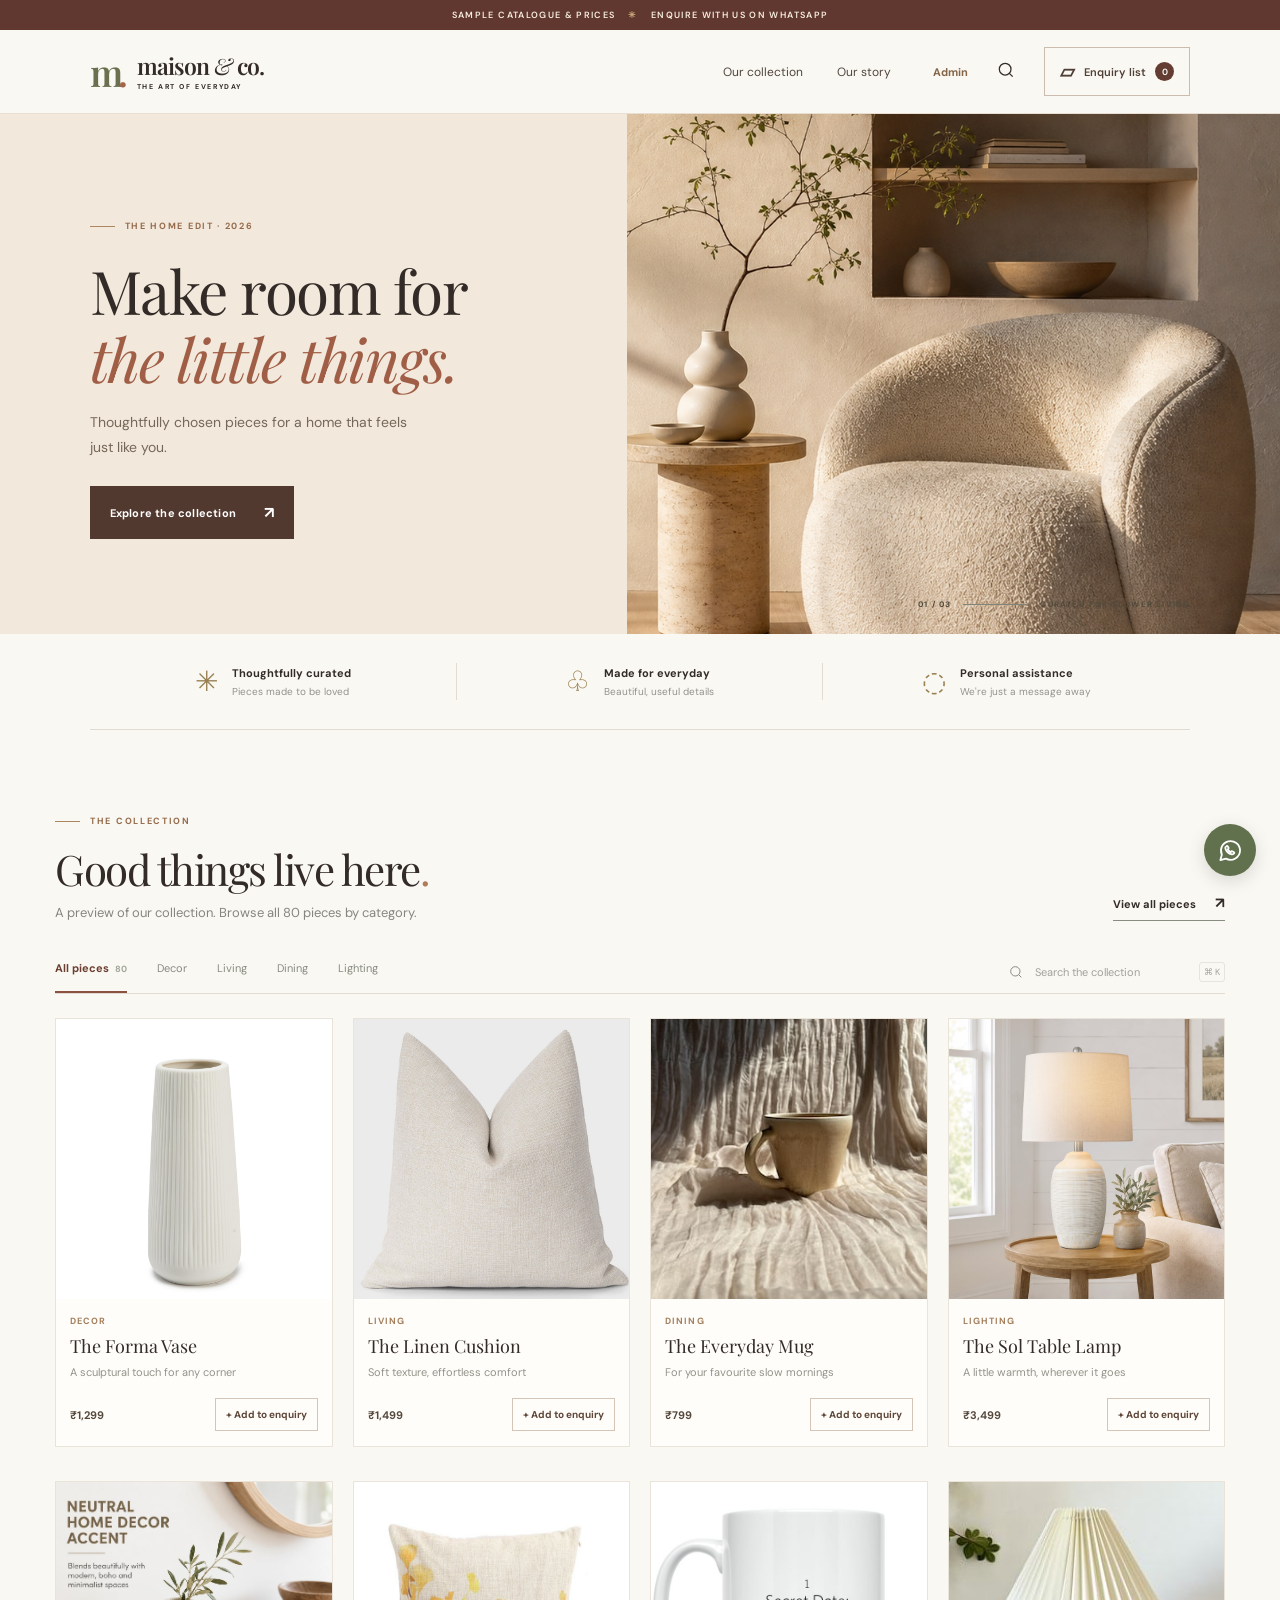
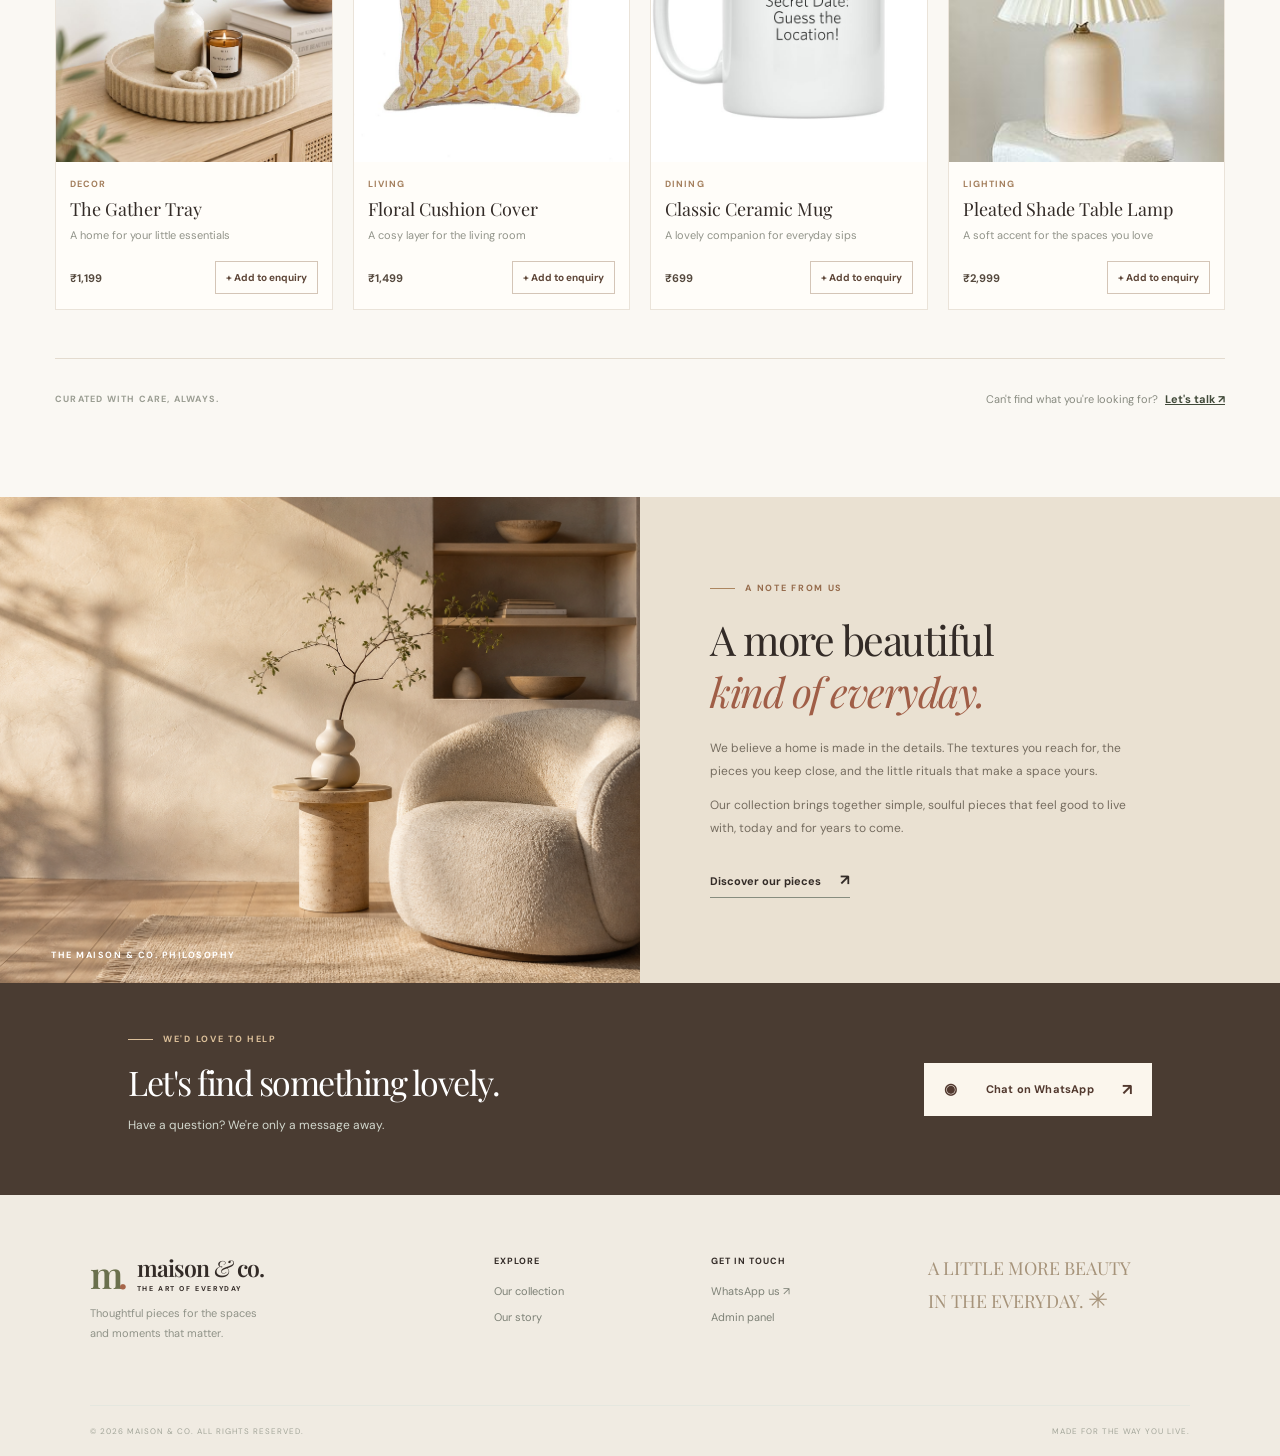
==== commit a3781682: "Show catalogue products on static hosting" ====
--- a/index.html
+++ b/index.html
@@ -34,5 +34,5 @@
   <div class="overlay" id="overlay" hidden></div>
   <aside class="drawer" id="drawer" role="dialog" aria-modal="true" aria-labelledby="drawer-title" aria-hidden="true"><div class="drawer-head"><div><div class="eyebrow muted"><span></span> YOUR FAVOURITES</div><h2 id="drawer-title">Your enquiry list<span>.</span></h2></div><button class="close" data-close aria-label="Close enquiry list">×</button></div><p class="drawer-intro">A little list of things you love. Send it our way and we'll take it from there.</p><div id="drawer-items" class="drawer-items"></div><div class="drawer-footer"><label for="note">Anything else? <span>OPTIONAL</span></label><textarea id="note" placeholder="Ask us about availability, details, or anything else..."></textarea><button id="send-list" class="button button-dark full">Send enquiry on WhatsApp <span>↗</span></button><p>Opens WhatsApp with your message ready to send.</p></div></aside>
   <div class="toast" role="status" aria-live="polite"></div>
-  <script src="script.js"></script>
+  <script src="script.js?v=2"></script>
 </body></html>
